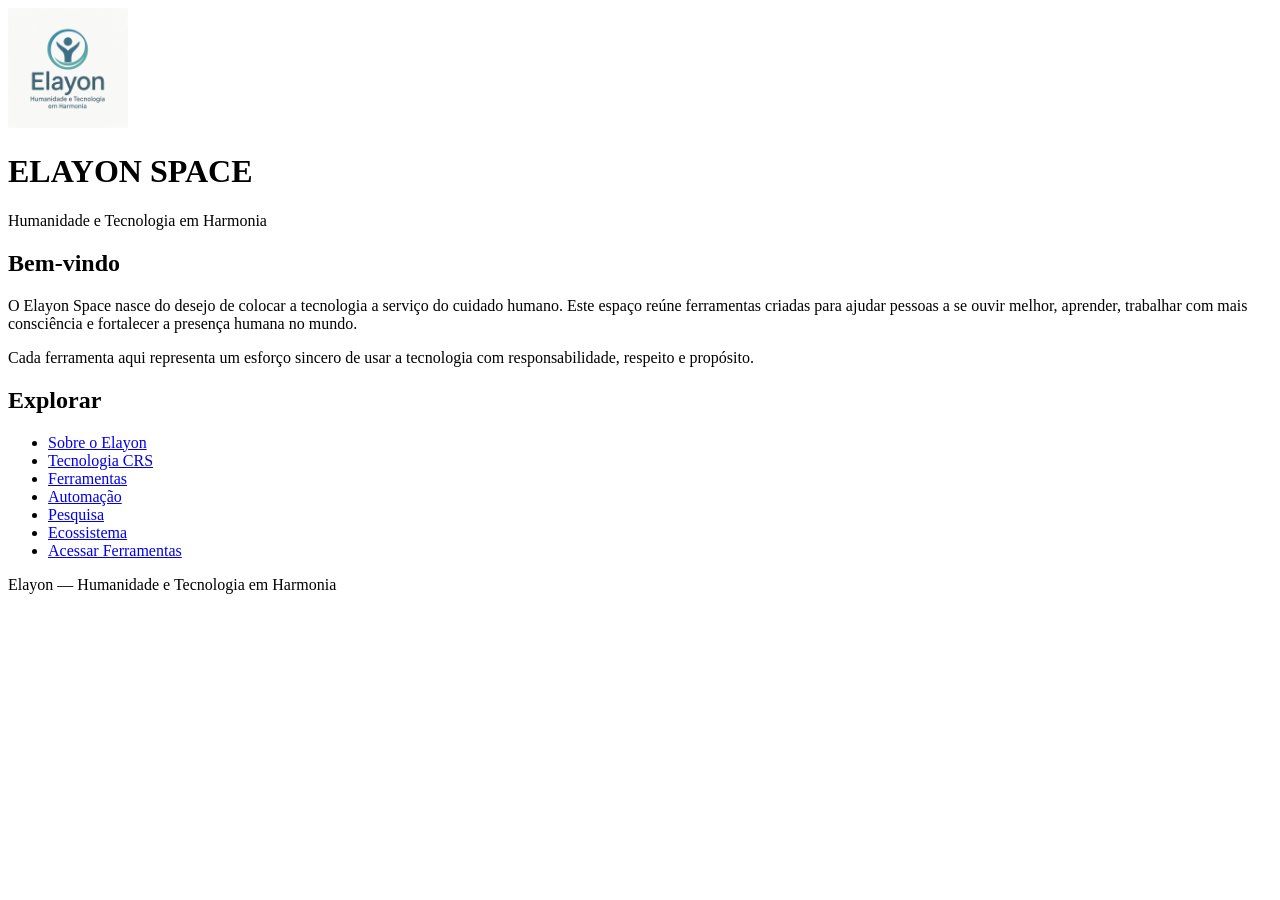
==== index.html @ b8b324fa "Criar index.html" ====
<!DOCTYPE html>
<html lang="pt-br">
<head>
<meta charset="UTF-8">
<title>Elayon Space</title>
<link rel="stylesheet" href="styles.css">
</head>

<body>

<header>
<img src="IMG-20260218-WA0015.jpg" alt="Elayon Logo" width="120">
<h1>ELAYON SPACE</h1>
<p>Humanidade e Tecnologia em Harmonia</p>
</header>

<section>

<h2>Bem-vindo</h2>

<p>
O Elayon Space nasce do desejo de colocar a tecnologia a serviço do cuidado humano.
Este espaço reúne ferramentas criadas para ajudar pessoas a se ouvir melhor,
aprender, trabalhar com mais consciência e fortalecer a presença humana no mundo.
</p>

<p>
Cada ferramenta aqui representa um esforço sincero de usar a tecnologia com
responsabilidade, respeito e propósito.
</p>

</section>

<nav>

<h2>Explorar</h2>

<ul>

<li><a href="sobre.html">Sobre o Elayon</a></li>

<li><a href="tecnologia.html">Tecnologia CRS</a></li>

<li><a href="ferramentas.html">Ferramentas</a></li>

<li><a href="automacao.html">Automação</a></li>

<li><a href="pesquisa.html">Pesquisa</a></li>

<li><a href="ecossistema.html">Ecossistema</a></li>

<li><a href="acesso.html">Acessar Ferramentas</a></li>

</ul>

</nav>

<footer>

<p>
Elayon — Humanidade e Tecnologia em Harmonia
</p>

</footer>

</body>
</html>
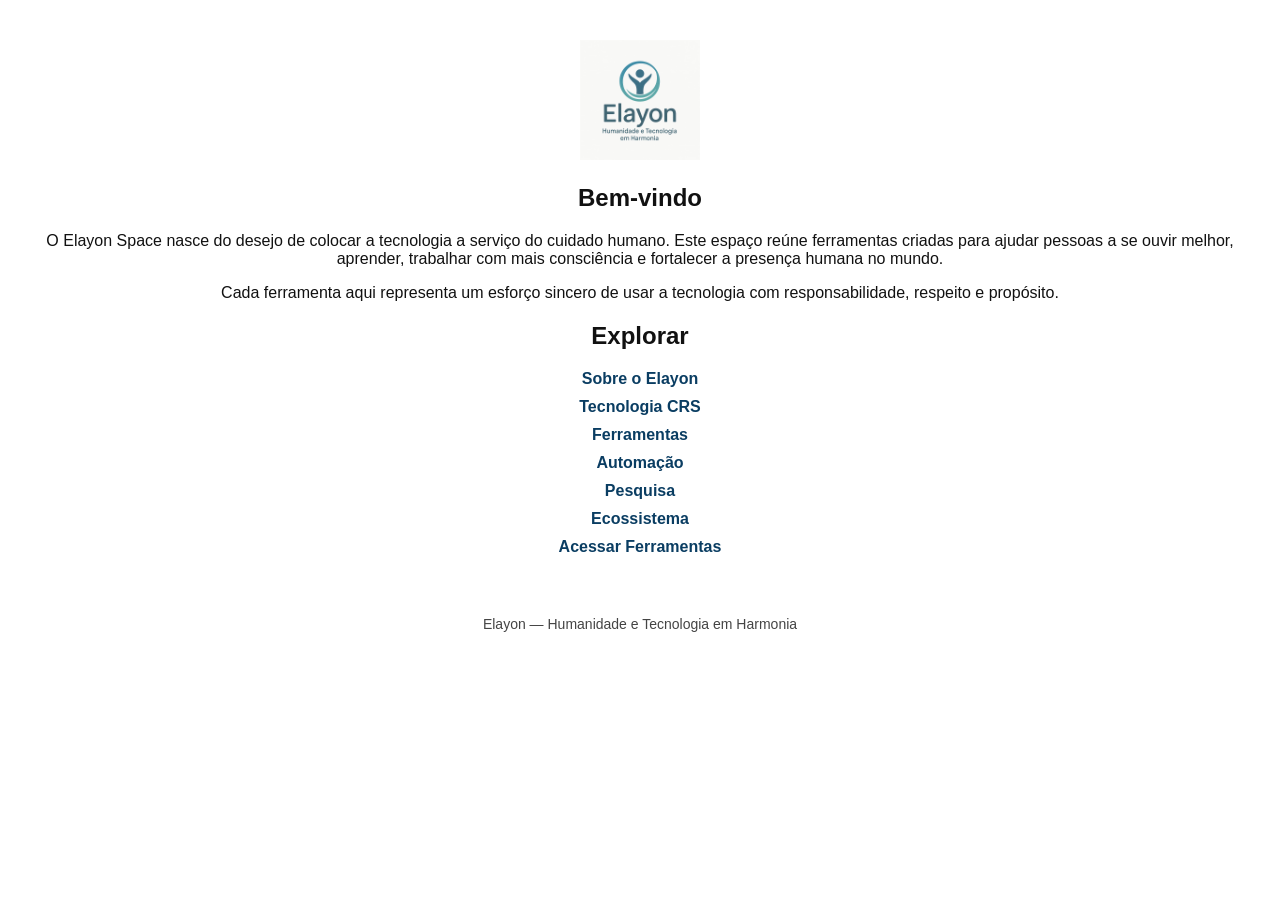
==== commit 05e0f57f: "Atualizar o index.html" ====
--- a/index.html
+++ b/index.html
@@ -10,9 +10,6 @@
 
 <header>
 <img src="IMG-20260218-WA0015.jpg" alt="Elayon Logo" width="120">
-<h1>ELAYON SPACE</h1>
-<p>Humanidade e Tecnologia em Harmonia</p>
-</header>
 
 <section>
 
--- a/styles.css
+++ b/styles.css
@@ -0,0 +1,37 @@
+body{
+font-family: Arial, Helvetica, sans-serif;
+margin:40px;
+background:#ffffff;
+color:#111;
+}
+
+header{
+text-align:center;
+margin-bottom:40px;
+}
+
+h1{
+font-size:32px;
+}
+
+nav ul{
+list-style:none;
+padding:0;
+}
+
+nav li{
+margin:10px 0;
+}
+
+a{
+text-decoration:none;
+color:#0a3d62;
+font-weight:bold;
+}
+
+footer{
+margin-top:60px;
+text-align:center;
+font-size:14px;
+color:#444;
+}
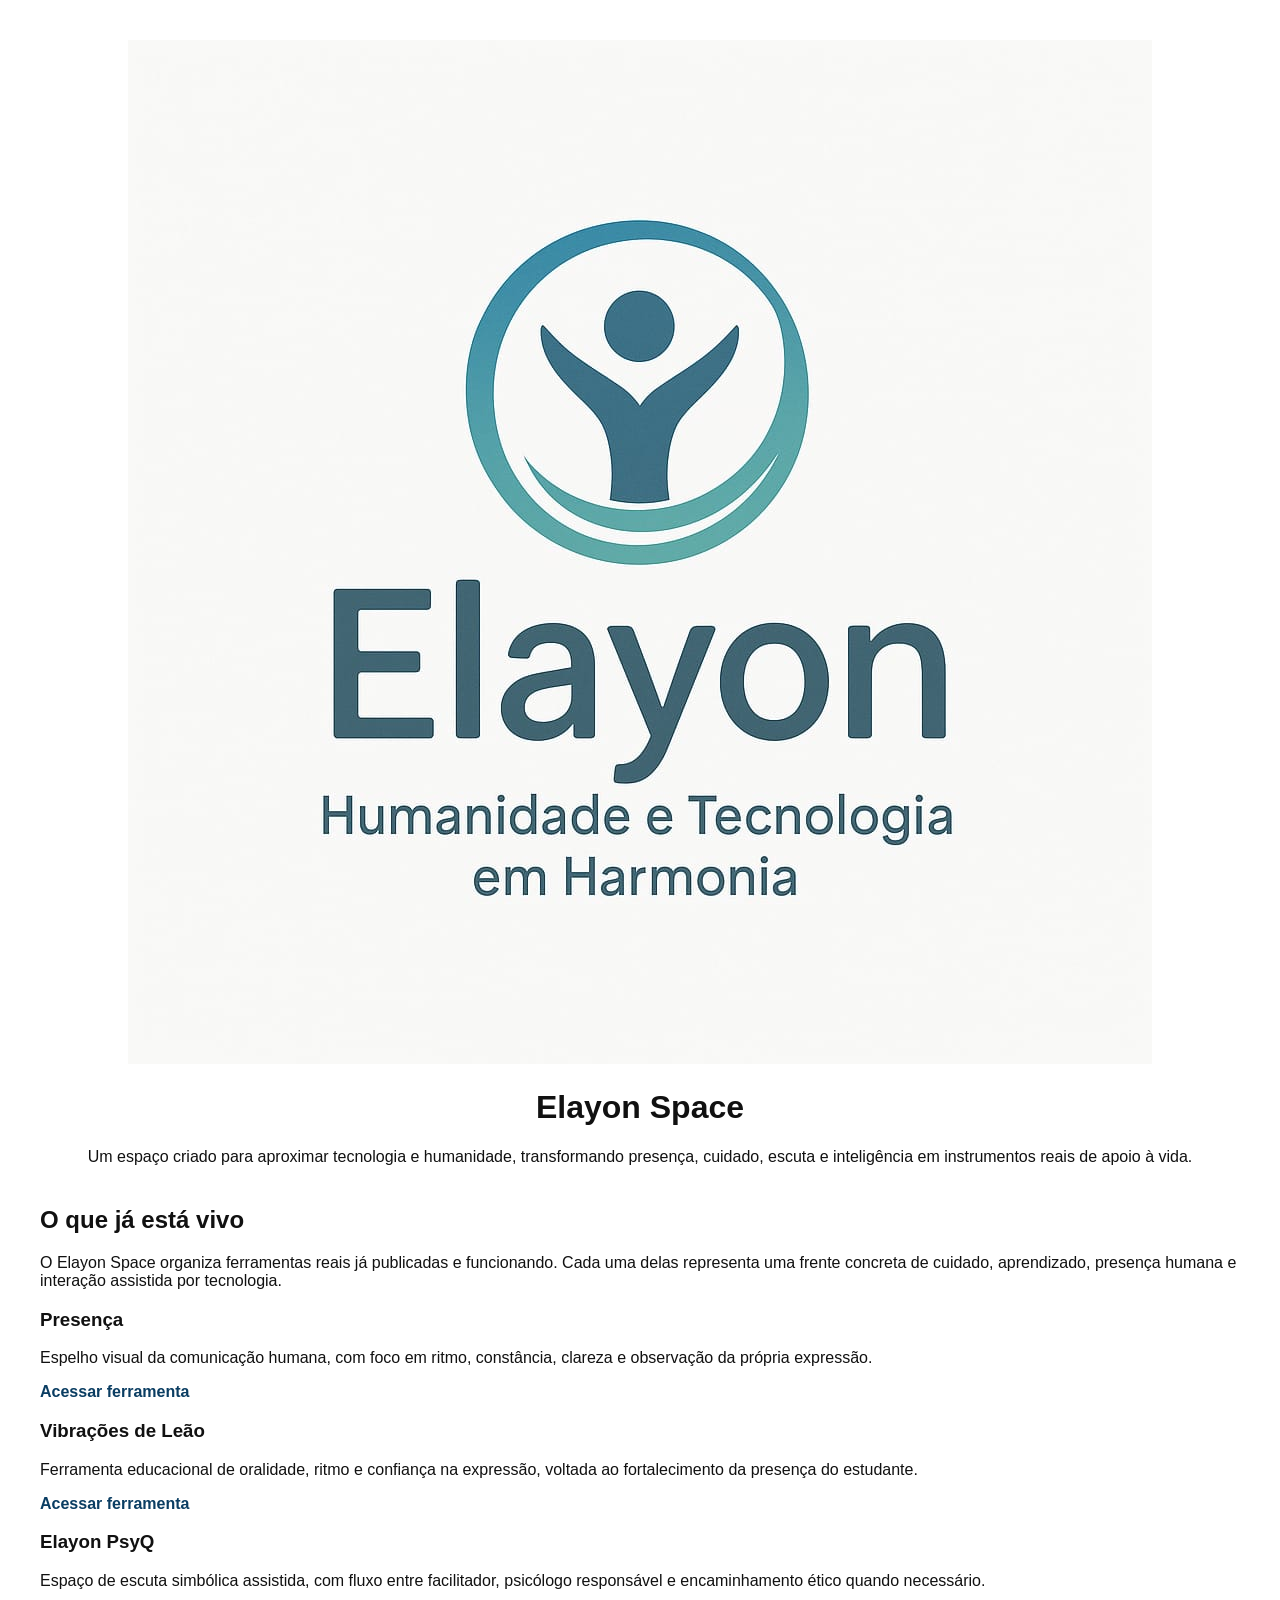
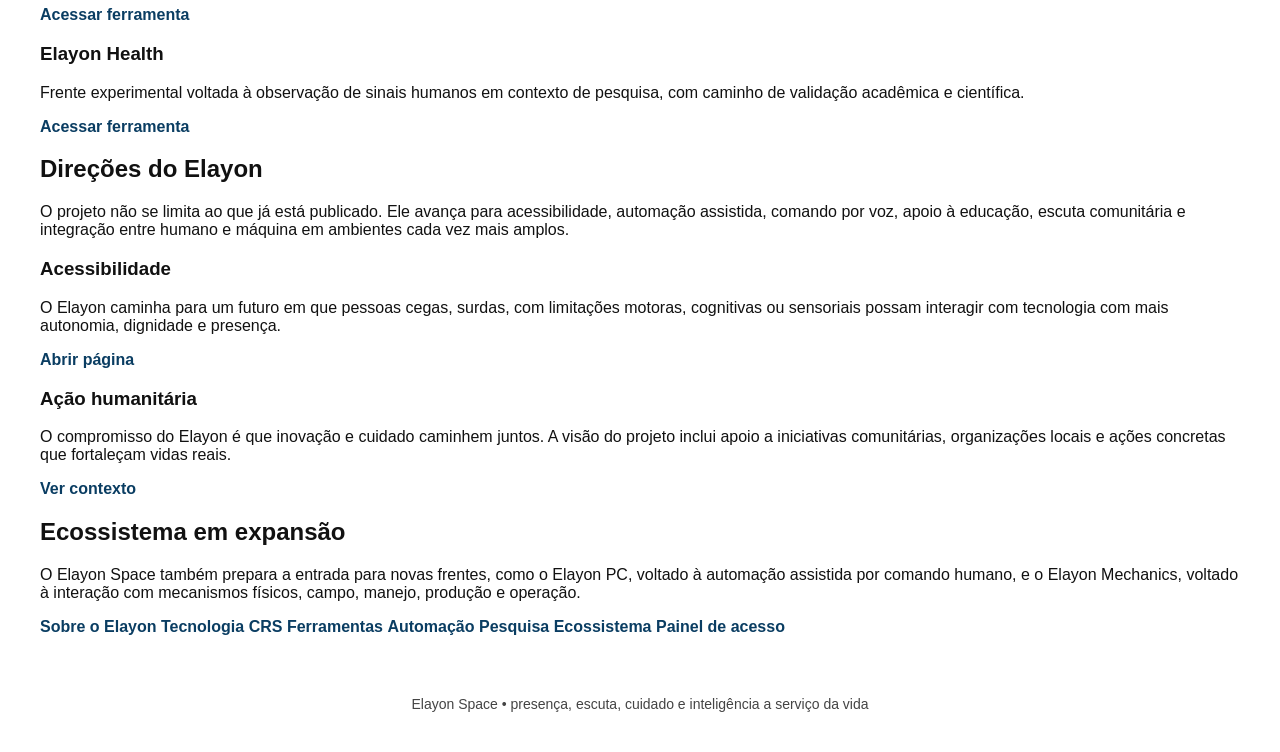
==== commit 687f7aba: "Atualizar o index.html" ====
--- a/index.html
+++ b/index.html
@@ -1,64 +1,133 @@
 <!DOCTYPE html>
 <html lang="pt-br">
 <head>
-<meta charset="UTF-8">
-<title>Elayon Space</title>
-<link rel="stylesheet" href="styles.css">
+  <meta charset="UTF-8">
+  <meta name="viewport" content="width=device-width, initial-scale=1.0">
+  <title>Elayon Space</title>
+  <link rel="stylesheet" href="styles.css">
 </head>
-
 <body>
 
-<header>
-<img src="IMG-20260218-WA0015.jpg" alt="Elayon Logo" width="120">
+  <header class="hero">
+    <img src="IMG-20260218-WA0015.jpg" alt="Logo Elayon" class="hero-logo">
+    <h1>Elayon Space</h1>
+    <p class="hero-text">
+      Um espaço criado para aproximar tecnologia e humanidade, transformando presença,
+      cuidado, escuta e inteligência em instrumentos reais de apoio à vida.
+    </p>
+  </header>
 
-<section>
+  <main class="container">
 
-<h2>Bem-vindo</h2>
+    <section class="section">
+      <h2>O que já está vivo</h2>
+      <p>
+        O Elayon Space organiza ferramentas reais já publicadas e funcionando.
+        Cada uma delas representa uma frente concreta de cuidado, aprendizado,
+        presença humana e interação assistida por tecnologia.
+      </p>
+    </section>
 
-<p>
-O Elayon Space nasce do desejo de colocar a tecnologia a serviço do cuidado humano.
-Este espaço reúne ferramentas criadas para ajudar pessoas a se ouvir melhor,
-aprender, trabalhar com mais consciência e fortalecer a presença humana no mundo.
-</p>
+    <section class="cards-grid">
+      <article class="card">
+        <h3>Presença</h3>
+        <p>
+          Espelho visual da comunicação humana, com foco em ritmo, constância,
+          clareza e observação da própria expressão.
+        </p>
+        <a class="btn" href="https://paulorobertoxavierjunior-create.github.io/presenca/index.html">
+          Acessar ferramenta
+        </a>
+      </article>
 
-<p>
-Cada ferramenta aqui representa um esforço sincero de usar a tecnologia com
-responsabilidade, respeito e propósito.
-</p>
+      <article class="card">
+        <h3>Vibrações de Leão</h3>
+        <p>
+          Ferramenta educacional de oralidade, ritmo e confiança na expressão,
+          voltada ao fortalecimento da presença do estudante.
+        </p>
+        <a class="btn" href="https://paulorobertoxavierjunior-create.github.io/vibracoes-de-leao/index.html">
+          Acessar ferramenta
+        </a>
+      </article>
 
-</section>
+      <article class="card">
+        <h3>Elayon PsyQ</h3>
+        <p>
+          Espaço de escuta simbólica assistida, com fluxo entre facilitador,
+          psicólogo responsável e encaminhamento ético quando necessário.
+        </p>
+        <a class="btn" href="https://paulorobertoxavierjunior-create.github.io/elaionpsyq/index.html">
+          Acessar ferramenta
+        </a>
+      </article>
 
-<nav>
+      <article class="card">
+        <h3>Elayon Health</h3>
+        <p>
+          Frente experimental voltada à observação de sinais humanos em contexto
+          de pesquisa, com caminho de validação acadêmica e científica.
+        </p>
+        <a class="btn" href="https://paulorobertoxavierjunior-create.github.io/elayon-crs-triagem/index.html">
+          Acessar ferramenta
+        </a>
+      </article>
+    </section>
 
-<h2>Explorar</h2>
+    <section class="section">
+      <h2>Direções do Elayon</h2>
+      <p>
+        O projeto não se limita ao que já está publicado. Ele avança para acessibilidade,
+        automação assistida, comando por voz, apoio à educação, escuta comunitária e
+        integração entre humano e máquina em ambientes cada vez mais amplos.
+      </p>
+    </section>
 
-<ul>
+    <section class="cards-grid two-col">
+      <article class="card highlight">
+        <h3>Acessibilidade</h3>
+        <p>
+          O Elayon caminha para um futuro em que pessoas cegas, surdas, com limitações
+          motoras, cognitivas ou sensoriais possam interagir com tecnologia com mais
+          autonomia, dignidade e presença.
+        </p>
+        <a class="btn secondary" href="acessibilidade.html">Abrir página</a>
+      </article>
 
-<li><a href="sobre.html">Sobre o Elayon</a></li>
+      <article class="card highlight">
+        <h3>Ação humanitária</h3>
+        <p>
+          O compromisso do Elayon é que inovação e cuidado caminhem juntos. A visão do
+          projeto inclui apoio a iniciativas comunitárias, organizações locais e ações
+          concretas que fortaleçam vidas reais.
+        </p>
+        <a class="btn secondary" href="pesquisa.html">Ver contexto</a>
+      </article>
+    </section>
 
-<li><a href="tecnologia.html">Tecnologia CRS</a></li>
+    <section class="section">
+      <h2>Ecossistema em expansão</h2>
+      <p>
+        O Elayon Space também prepara a entrada para novas frentes, como o Elayon PC,
+        voltado à automação assistida por comando humano, e o Elayon Mechanics, voltado
+        à interação com mecanismos físicos, campo, manejo, produção e operação.
+      </p>
+      <div class="mini-links">
+        <a href="sobre.html">Sobre o Elayon</a>
+        <a href="tecnologia.html">Tecnologia CRS</a>
+        <a href="ferramentas.html">Ferramentas</a>
+        <a href="automacao.html">Automação</a>
+        <a href="pesquisa.html">Pesquisa</a>
+        <a href="ecossistema.html">Ecossistema</a>
+        <a href="acesso.html">Painel de acesso</a>
+      </div>
+    </section>
 
-<li><a href="ferramentas.html">Ferramentas</a></li>
+  </main>
 
-<li><a href="automacao.html">Automação</a></li>
-
-<li><a href="pesquisa.html">Pesquisa</a></li>
-
-<li><a href="ecossistema.html">Ecossistema</a></li>
-
-<li><a href="acesso.html">Acessar Ferramentas</a></li>
-
-</ul>
-
-</nav>
-
-<footer>
-
-<p>
-Elayon — Humanidade e Tecnologia em Harmonia
-</p>
-
-</footer>
+  <footer class="footer">
+    <p>Elayon Space • presença, escuta, cuidado e inteligência a serviço da vida</p>
+  </footer>
 
 </body>
 </html>
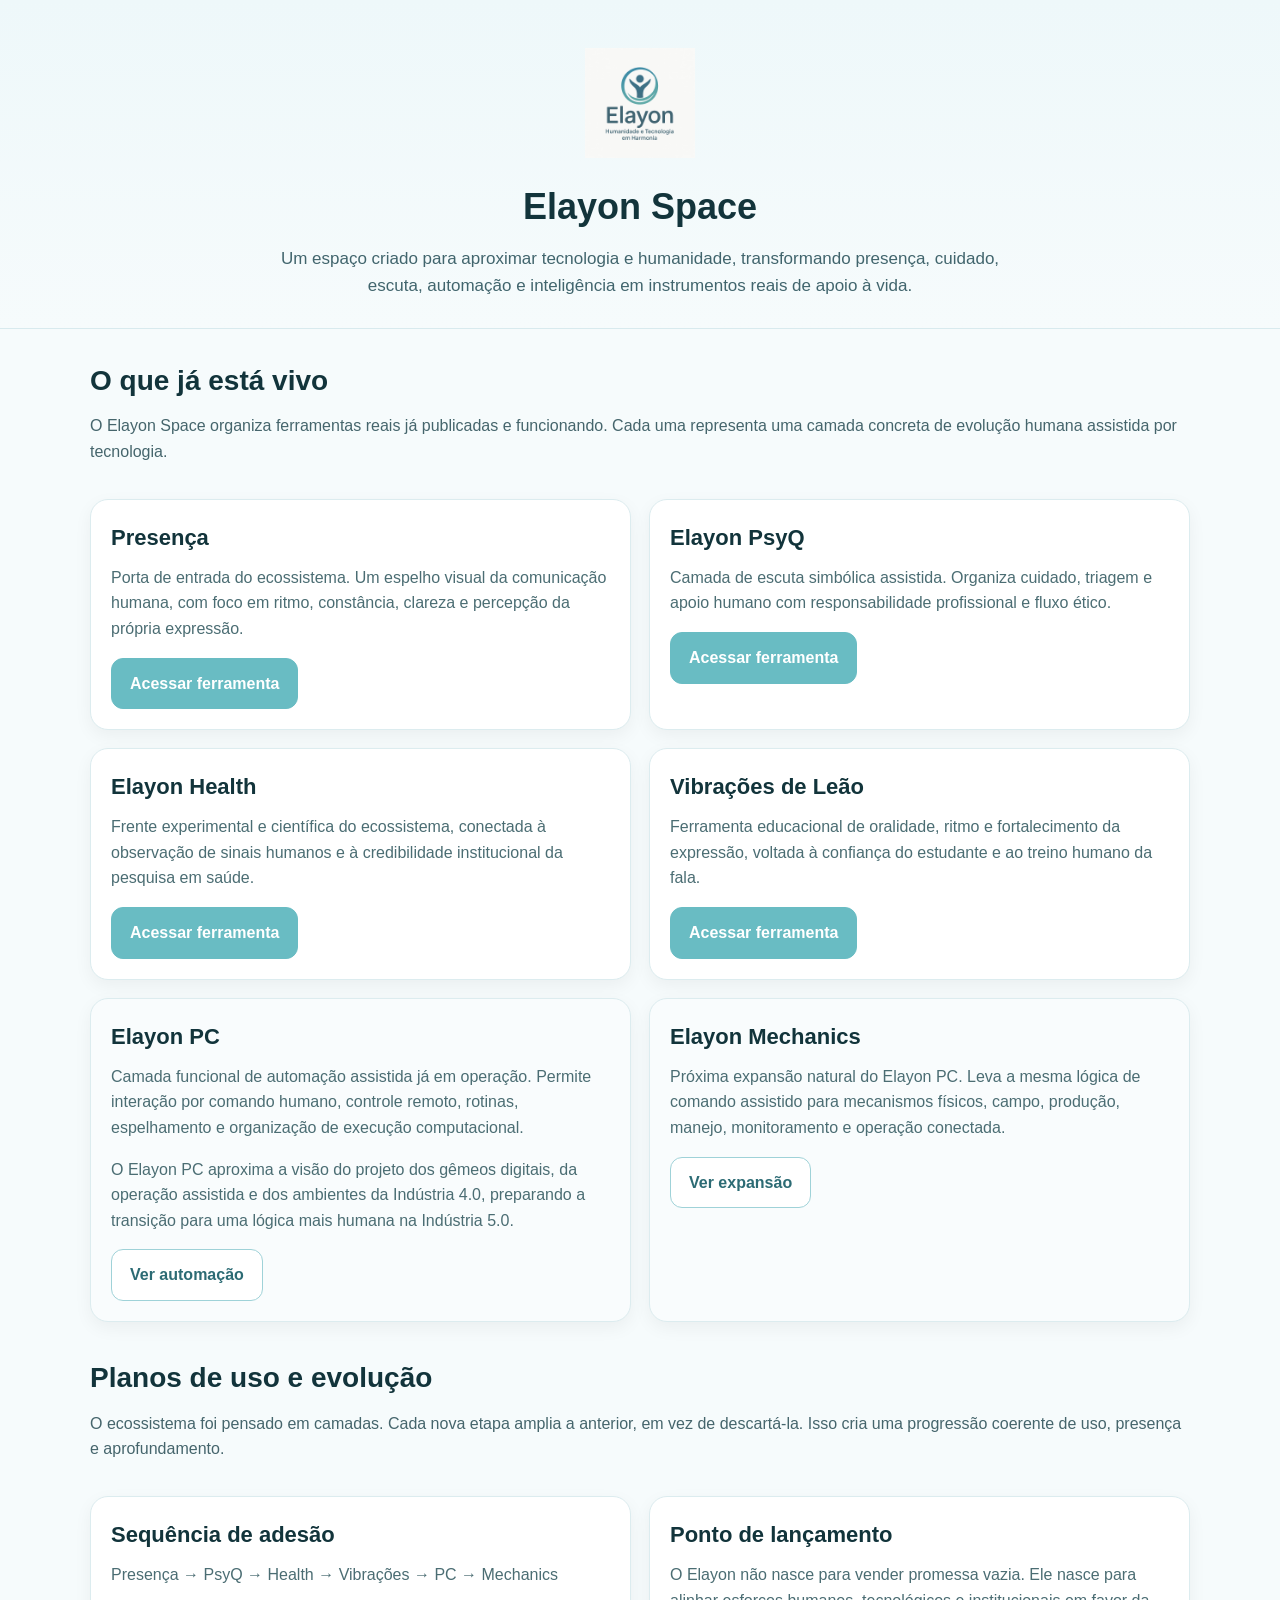
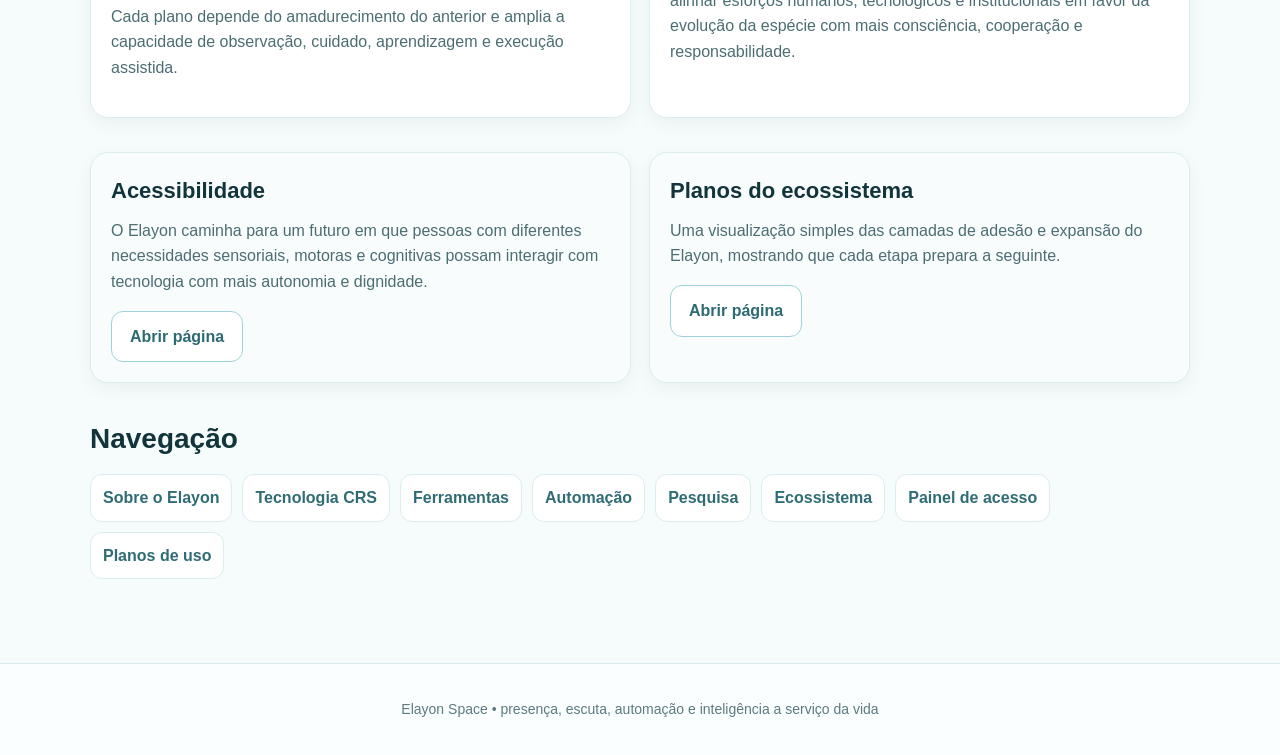
==== commit e51f66ba: "Atualizar o index.html" ====
--- a/index.html
+++ b/index.html
@@ -13,7 +13,7 @@
     <h1>Elayon Space</h1>
     <p class="hero-text">
       Um espaço criado para aproximar tecnologia e humanidade, transformando presença,
-      cuidado, escuta e inteligência em instrumentos reais de apoio à vida.
+      cuidado, escuta, automação e inteligência em instrumentos reais de apoio à vida.
     </p>
   </header>
 
@@ -23,8 +23,7 @@
       <h2>O que já está vivo</h2>
       <p>
         O Elayon Space organiza ferramentas reais já publicadas e funcionando.
-        Cada uma delas representa uma frente concreta de cuidado, aprendizado,
-        presença humana e interação assistida por tecnologia.
+        Cada uma representa uma camada concreta de evolução humana assistida por tecnologia.
       </p>
     </section>
 
@@ -32,8 +31,8 @@
       <article class="card">
         <h3>Presença</h3>
         <p>
-          Espelho visual da comunicação humana, com foco em ritmo, constância,
-          clareza e observação da própria expressão.
+          Porta de entrada do ecossistema. Um espelho visual da comunicação humana, com foco
+          em ritmo, constância, clareza e percepção da própria expressão.
         </p>
         <a class="btn" href="https://paulorobertoxavierjunior-create.github.io/presenca/index.html">
           Acessar ferramenta
@@ -41,21 +40,10 @@
       </article>
 
       <article class="card">
-        <h3>Vibrações de Leão</h3>
-        <p>
-          Ferramenta educacional de oralidade, ritmo e confiança na expressão,
-          voltada ao fortalecimento da presença do estudante.
-        </p>
-        <a class="btn" href="https://paulorobertoxavierjunior-create.github.io/vibracoes-de-leao/index.html">
-          Acessar ferramenta
-        </a>
-      </article>
-
-      <article class="card">
         <h3>Elayon PsyQ</h3>
         <p>
-          Espaço de escuta simbólica assistida, com fluxo entre facilitador,
-          psicólogo responsável e encaminhamento ético quando necessário.
+          Camada de escuta simbólica assistida. Organiza cuidado, triagem e apoio humano com
+          responsabilidade profissional e fluxo ético.
         </p>
         <a class="btn" href="https://paulorobertoxavierjunior-create.github.io/elaionpsyq/index.html">
           Acessar ferramenta
@@ -65,53 +53,105 @@
       <article class="card">
         <h3>Elayon Health</h3>
         <p>
-          Frente experimental voltada à observação de sinais humanos em contexto
-          de pesquisa, com caminho de validação acadêmica e científica.
+          Frente experimental e científica do ecossistema, conectada à observação de sinais
+          humanos e à credibilidade institucional da pesquisa em saúde.
         </p>
         <a class="btn" href="https://paulorobertoxavierjunior-create.github.io/elayon-crs-triagem/index.html">
           Acessar ferramenta
         </a>
       </article>
+
+      <article class="card">
+        <h3>Vibrações de Leão</h3>
+        <p>
+          Ferramenta educacional de oralidade, ritmo e fortalecimento da expressão, voltada
+          à confiança do estudante e ao treino humano da fala.
+        </p>
+        <a class="btn" href="https://paulorobertoxavierjunior-create.github.io/vibracoes-de-leao/index.html">
+          Acessar ferramenta
+        </a>
+      </article>
+
+      <article class="card highlight">
+        <h3>Elayon PC</h3>
+        <p>
+          Camada funcional de automação assistida já em operação. Permite interação por comando
+          humano, controle remoto, rotinas, espelhamento e organização de execução computacional.
+        </p>
+        <p>
+          O Elayon PC aproxima a visão do projeto dos gêmeos digitais, da operação assistida e
+          dos ambientes da Indústria 4.0, preparando a transição para uma lógica mais humana na
+          Indústria 5.0.
+        </p>
+        <a class="btn secondary" href="automacao.html">
+          Ver automação
+        </a>
+      </article>
+
+      <article class="card highlight">
+        <h3>Elayon Mechanics</h3>
+        <p>
+          Próxima expansão natural do Elayon PC. Leva a mesma lógica de comando assistido para
+          mecanismos físicos, campo, produção, manejo, monitoramento e operação conectada.
+        </p>
+        <a class="btn secondary" href="automacao.html">
+          Ver expansão
+        </a>
+      </article>
     </section>
 
     <section class="section">
-      <h2>Direções do Elayon</h2>
+      <h2>Planos de uso e evolução</h2>
       <p>
-        O projeto não se limita ao que já está publicado. Ele avança para acessibilidade,
-        automação assistida, comando por voz, apoio à educação, escuta comunitária e
-        integração entre humano e máquina em ambientes cada vez mais amplos.
+        O ecossistema foi pensado em camadas. Cada nova etapa amplia a anterior, em vez de
+        descartá-la. Isso cria uma progressão coerente de uso, presença e aprofundamento.
       </p>
+    </section>
+
+    <section class="cards-grid two-col">
+      <article class="card">
+        <h3>Sequência de adesão</h3>
+        <p>
+          Presença → PsyQ → Health → Vibrações → PC → Mechanics
+        </p>
+        <p>
+          Cada plano depende do amadurecimento do anterior e amplia a capacidade de observação,
+          cuidado, aprendizagem e execução assistida.
+        </p>
+      </article>
+
+      <article class="card">
+        <h3>Ponto de lançamento</h3>
+        <p>
+          O Elayon não nasce para vender promessa vazia. Ele nasce para alinhar esforços humanos,
+          tecnológicos e institucionais em favor da evolução da espécie com mais consciência,
+          cooperação e responsabilidade.
+        </p>
+      </article>
     </section>
 
     <section class="cards-grid two-col">
       <article class="card highlight">
         <h3>Acessibilidade</h3>
         <p>
-          O Elayon caminha para um futuro em que pessoas cegas, surdas, com limitações
-          motoras, cognitivas ou sensoriais possam interagir com tecnologia com mais
-          autonomia, dignidade e presença.
+          O Elayon caminha para um futuro em que pessoas com diferentes necessidades sensoriais,
+          motoras e cognitivas possam interagir com tecnologia com mais autonomia e dignidade.
         </p>
         <a class="btn secondary" href="acessibilidade.html">Abrir página</a>
       </article>
 
       <article class="card highlight">
-        <h3>Ação humanitária</h3>
+        <h3>Planos do ecossistema</h3>
         <p>
-          O compromisso do Elayon é que inovação e cuidado caminhem juntos. A visão do
-          projeto inclui apoio a iniciativas comunitárias, organizações locais e ações
-          concretas que fortaleçam vidas reais.
+          Uma visualização simples das camadas de adesão e expansão do Elayon, mostrando que cada
+          etapa prepara a seguinte.
         </p>
-        <a class="btn secondary" href="pesquisa.html">Ver contexto</a>
+        <a class="btn secondary" href="carrinho.html">Abrir página</a>
       </article>
     </section>
 
     <section class="section">
-      <h2>Ecossistema em expansão</h2>
-      <p>
-        O Elayon Space também prepara a entrada para novas frentes, como o Elayon PC,
-        voltado à automação assistida por comando humano, e o Elayon Mechanics, voltado
-        à interação com mecanismos físicos, campo, manejo, produção e operação.
-      </p>
+      <h2>Navegação</h2>
       <div class="mini-links">
         <a href="sobre.html">Sobre o Elayon</a>
         <a href="tecnologia.html">Tecnologia CRS</a>
@@ -120,13 +160,14 @@
         <a href="pesquisa.html">Pesquisa</a>
         <a href="ecossistema.html">Ecossistema</a>
         <a href="acesso.html">Painel de acesso</a>
+        <a href="carrinho.html">Planos de uso</a>
       </div>
     </section>
 
   </main>
 
   <footer class="footer">
-    <p>Elayon Space • presença, escuta, cuidado e inteligência a serviço da vida</p>
+    <p>Elayon Space • presença, escuta, automação e inteligência a serviço da vida</p>
   </footer>
 
 </body>
--- a/styles.css
+++ b/styles.css
@@ -1,37 +1,157 @@
 body{
-font-family: Arial, Helvetica, sans-serif;
-margin:40px;
-background:#ffffff;
-color:#111;
+  font-family: Arial, Helvetica, sans-serif;
+  margin:0;
+  background:#f6fbfc;
+  color:#12343b;
+  line-height:1.6;
 }
 
-header{
-text-align:center;
-margin-bottom:40px;
+.hero{
+  text-align:center;
+  padding:48px 20px 28px;
+  background:linear-gradient(180deg, #eef8fa 0%, #f6fbfc 100%);
+  border-bottom:1px solid #d8eaee;
 }
 
-h1{
-font-size:32px;
+.small-hero{
+  padding-bottom:18px;
 }
 
-nav ul{
-list-style:none;
-padding:0;
+.hero-logo{
+  width:110px;
+  max-width:90%;
+  margin-bottom:12px;
 }
 
-nav li{
-margin:10px 0;
+.hero h1{
+  margin:0 0 10px;
+  font-size:36px;
 }
 
-a{
-text-decoration:none;
-color:#0a3d62;
-font-weight:bold;
+.hero-text{
+  max-width:760px;
+  margin:0 auto;
+  font-size:17px;
+  color:#41656d;
 }
 
-footer{
-margin-top:60px;
-text-align:center;
-font-size:14px;
-color:#444;
+.container{
+  max-width:1100px;
+  margin:0 auto;
+  padding:30px 18px 50px;
+}
+
+.section{
+  margin-bottom:34px;
+}
+
+.section h2{
+  margin:0 0 10px;
+  font-size:28px;
+  color:#12343b;
+}
+
+.section p{
+  margin:0 0 12px;
+  color:#45656c;
+}
+
+.cards-grid{
+  display:grid;
+  grid-template-columns:repeat(2, minmax(0, 1fr));
+  gap:18px;
+  margin:20px 0 34px;
+}
+
+.cards-grid.two-col{
+  grid-template-columns:repeat(2, minmax(0, 1fr));
+}
+
+.card{
+  background:#ffffff;
+  border:1px solid #dcecef;
+  border-radius:18px;
+  padding:20px;
+  box-shadow:0 6px 18px rgba(0,0,0,0.05);
+}
+
+.card h3{
+  margin:0 0 10px;
+  font-size:22px;
+  color:#12343b;
+}
+
+.card p{
+  margin:0 0 16px;
+  color:#4b6d73;
+}
+
+.card.highlight{
+  background:#f9fcfd;
+}
+
+.btn{
+  display:inline-block;
+  padding:12px 18px;
+  border-radius:12px;
+  text-decoration:none;
+  font-weight:bold;
+  border:1px solid #69bcc3;
+  background:#69bcc3;
+  color:#ffffff;
+}
+
+.btn:hover{
+  opacity:0.92;
+}
+
+.btn.secondary{
+  background:#ffffff;
+  color:#2c6b74;
+  border:1px solid #9fd2d8;
+}
+
+.mini-links{
+  display:flex;
+  flex-wrap:wrap;
+  gap:10px;
+  margin-top:12px;
+}
+
+.mini-links a{
+  text-decoration:none;
+  font-weight:bold;
+  color:#2f6c75;
+  background:#ffffff;
+  border:1px solid #dcecef;
+  padding:10px 12px;
+  border-radius:12px;
+}
+
+.back-row{
+  margin-top:24px;
+}
+
+.footer{
+  text-align:center;
+  padding:20px;
+  font-size:14px;
+  color:#5c7a80;
+  border-top:1px solid #d8eaee;
+  background:#fbfeff;
+}
+
+@media (max-width: 800px){
+  .cards-grid,
+  .cards-grid.two-col{
+    grid-template-columns:1fr;
+  }
+
+  .hero h1{
+    font-size:30px;
+  }
+
+  .section h2{
+    font-size:24px;
+  }
 }
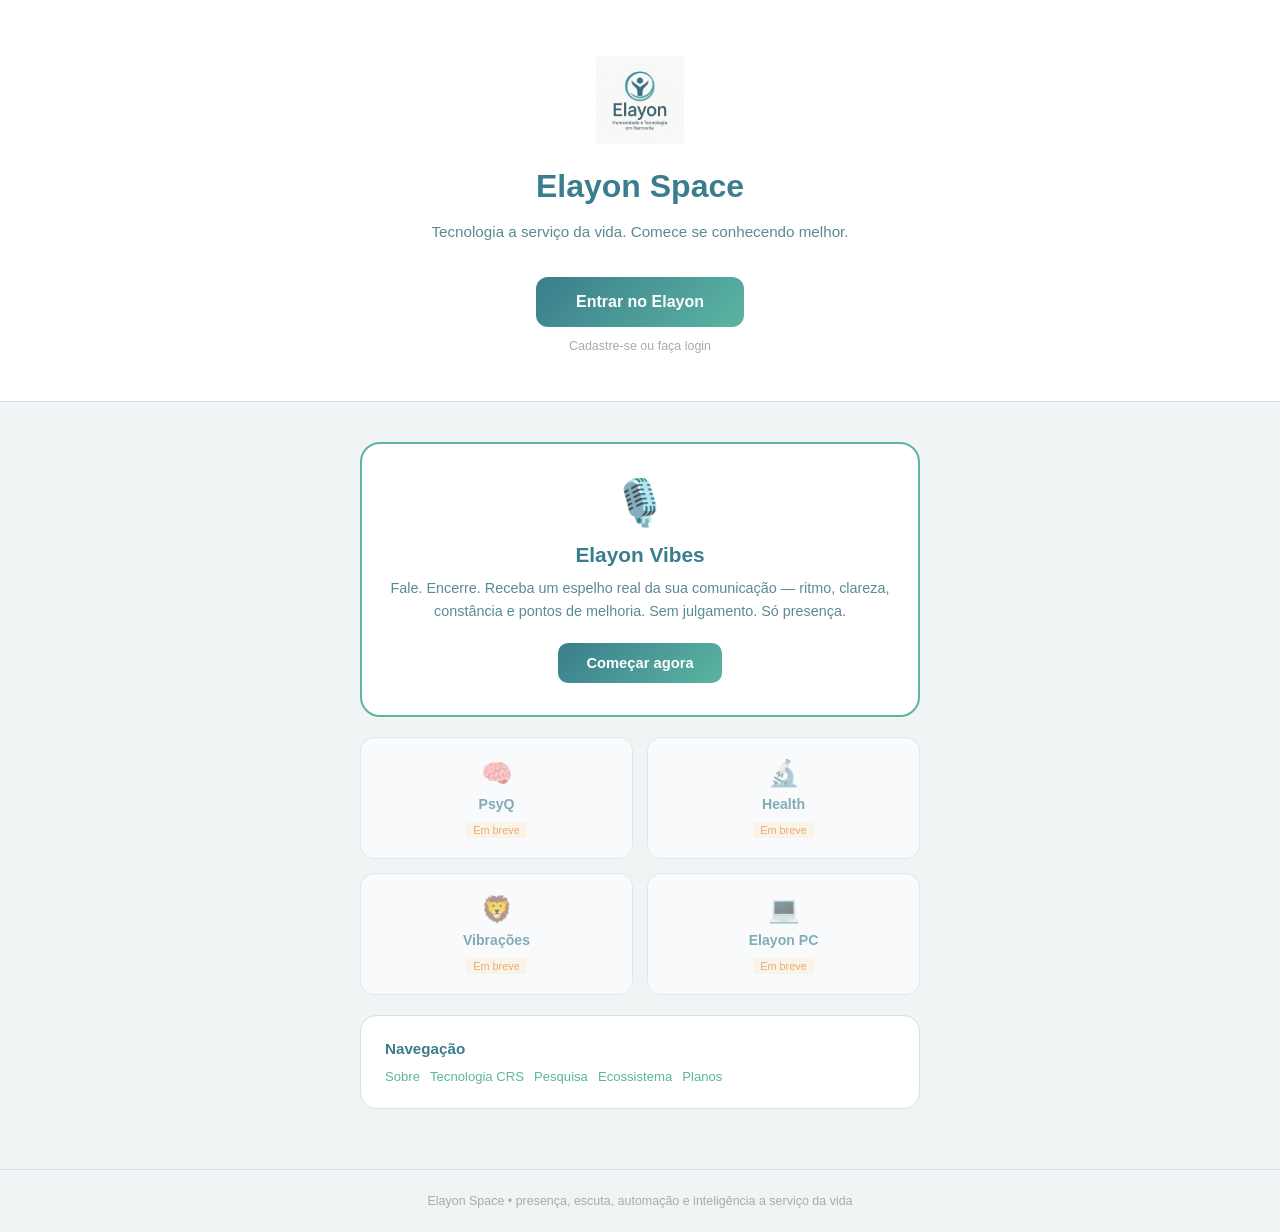
==== commit 0682bf5c: "Atualizar o index.html" ====
--- a/index.html
+++ b/index.html
@@ -4,7 +4,157 @@
   <meta charset="UTF-8">
   <meta name="viewport" content="width=device-width, initial-scale=1.0">
   <title>Elayon Space</title>
-  <link rel="stylesheet" href="styles.css">
+  <style>
+    * { box-sizing: border-box; margin: 0; padding: 0; }
+
+    body {
+      font-family: 'Segoe UI', sans-serif;
+      background: #f0f4f5;
+      color: #2a2a2a;
+    }
+
+    .hero {
+      background: #ffffff;
+      text-align: center;
+      padding: 56px 24px 48px;
+      border-bottom: 1px solid #d0e4e8;
+    }
+
+    .hero-logo { width: 88px; margin-bottom: 20px; }
+
+    .hero h1 {
+      font-size: 2rem;
+      color: #3a7d8c;
+      margin-bottom: 14px;
+    }
+
+    .hero-text {
+      font-size: 0.95rem;
+      color: #5a8a94;
+      max-width: 460px;
+      margin: 0 auto 32px;
+      line-height: 1.7;
+    }
+
+    .btn-principal {
+      display: inline-block;
+      padding: 16px 40px;
+      background: linear-gradient(135deg, #3a7d8c, #5bb5a2);
+      color: #ffffff;
+      border-radius: 12px;
+      font-size: 1rem;
+      font-weight: bold;
+      text-decoration: none;
+      transition: opacity 0.2s;
+    }
+
+    .btn-principal:hover { opacity: 0.88; }
+
+    .hint { font-size: 0.78rem; color: #aaa; margin-top: 12px; }
+
+    .container {
+      max-width: 600px;
+      margin: 0 auto;
+      padding: 40px 20px;
+    }
+
+    .destaque {
+      background: #ffffff;
+      border: 2px solid #5bb5a2;
+      border-radius: 20px;
+      padding: 32px 24px;
+      text-align: center;
+      margin-bottom: 20px;
+    }
+
+    .destaque .icone { font-size: 2.8rem; margin-bottom: 14px; }
+
+    .destaque h2 {
+      font-size: 1.3rem;
+      color: #3a7d8c;
+      margin-bottom: 10px;
+    }
+
+    .destaque p {
+      font-size: 0.9rem;
+      color: #5a8a94;
+      line-height: 1.6;
+      margin-bottom: 20px;
+    }
+
+    .btn-secundario {
+      display: inline-block;
+      padding: 12px 28px;
+      background: linear-gradient(135deg, #3a7d8c, #5bb5a2);
+      color: #ffffff;
+      border-radius: 10px;
+      font-size: 0.92rem;
+      font-weight: bold;
+      text-decoration: none;
+      transition: opacity 0.2s;
+    }
+
+    .btn-secundario:hover { opacity: 0.88; }
+
+    .grid {
+      display: grid;
+      grid-template-columns: 1fr 1fr;
+      gap: 14px;
+      margin-bottom: 20px;
+    }
+
+    .card-em-breve {
+      background: #ffffff;
+      border: 1px solid #d0e4e8;
+      border-radius: 14px;
+      padding: 20px 16px;
+      text-align: center;
+      opacity: 0.6;
+    }
+
+    .card-em-breve .icone { font-size: 1.6rem; margin-bottom: 8px; }
+
+    .card-em-breve h3 {
+      font-size: 0.88rem;
+      color: #3a7d8c;
+      margin-bottom: 4px;
+    }
+
+    .tag-breve {
+      display: inline-block;
+      font-size: 0.68rem;
+      background: #fff3e0;
+      color: #e67e22;
+      border-radius: 4px;
+      padding: 2px 7px;
+      margin-top: 6px;
+    }
+
+    .bloco {
+      background: #ffffff;
+      border: 1px solid #d0e4e8;
+      border-radius: 16px;
+      padding: 24px;
+      margin-bottom: 20px;
+    }
+
+    .bloco h2 { font-size: 0.95rem; color: #3a7d8c; margin-bottom: 10px; }
+
+    .bloco p { font-size: 0.86rem; color: #5a8a94; line-height: 1.6; }
+
+    .mini-links { display: flex; flex-wrap: wrap; gap: 10px; margin-top: 12px; }
+
+    .mini-links a { font-size: 0.82rem; color: #5bb5a2; text-decoration: none; }
+    .mini-links a:hover { text-decoration: underline; }
+
+    footer {
+      text-align: center;
+      padding: 24px;
+      font-size: 0.78rem;
+      color: #aaa;
+      border-top: 1px solid #d0e4e8;
+    }
+  </style>
 </head>
 <body>
 
@@ -12,162 +162,63 @@
     <img src="IMG-20260218-WA0015.jpg" alt="Logo Elayon" class="hero-logo">
     <h1>Elayon Space</h1>
     <p class="hero-text">
-      Um espaço criado para aproximar tecnologia e humanidade, transformando presença,
-      cuidado, escuta, automação e inteligência em instrumentos reais de apoio à vida.
+      Tecnologia a serviço da vida. Comece se conhecendo melhor.
     </p>
+    <a class="btn-principal" href="acesso.html">Entrar no Elayon</a>
+    <p class="hint">Cadastre-se ou faça login</p>
   </header>
 
   <main class="container">
 
-    <section class="section">
-      <h2>O que já está vivo</h2>
+    <div class="destaque">
+      <div class="icone">🎙️</div>
+      <h2>Elayon Vibes</h2>
       <p>
-        O Elayon Space organiza ferramentas reais já publicadas e funcionando.
-        Cada uma representa uma camada concreta de evolução humana assistida por tecnologia.
+        Fale. Encerre. Receba um espelho real da sua comunicação —
+        ritmo, clareza, constância e pontos de melhoria.
+        Sem julgamento. Só presença.
       </p>
-    </section>
-
-    <section class="cards-grid">
-      <article class="card">
-        <h3>Presença</h3>
-        <p>
-          Porta de entrada do ecossistema. Um espelho visual da comunicação humana, com foco
-          em ritmo, constância, clareza e percepção da própria expressão.
-        </p>
-        <a class="btn" href="https://paulorobertoxavierjunior-create.github.io/presenca/index.html">
-          Acessar ferramenta
-        </a>
-      </article>
-
-      <article class="card">
-        <h3>Elayon PsyQ</h3>
-        <p>
-          Camada de escuta simbólica assistida. Organiza cuidado, triagem e apoio humano com
-          responsabilidade profissional e fluxo ético.
-        </p>
-        <a class="btn" href="https://paulorobertoxavierjunior-create.github.io/elaionpsyq/index.html">
-          Acessar ferramenta
-        </a>
-      </article>
-
-      <article class="card">
-        <h3>Elayon Health</h3>
-        <p>
-          Frente experimental e científica do ecossistema, conectada à observação de sinais
-          humanos e à credibilidade institucional da pesquisa em saúde.
-        </p>
-        <a class="btn" href="https://paulorobertoxavierjunior-create.github.io/elayon-crs-triagem/index.html">
-          Acessar ferramenta
-        </a>
-      </article>
-
-      <article class="card">
-        <h3>Vibrações de Leão</h3>
-        <p>
-          Ferramenta educacional de oralidade, ritmo e fortalecimento da expressão, voltada
-          à confiança do estudante e ao treino humano da fala.
-        </p>
-        <a class="btn" href="https://paulorobertoxavierjunior-create.github.io/vibracoes-de-leao/index.html">
-          Acessar ferramenta
-        </a>
-      </article>
-
-      <article class="card highlight">
+      <a class="btn-secundario" href="acesso.html">Começar agora</a>
+    </div>
+
+    <div class="grid">
+      <div class="card-em-breve">
+        <div class="icone">🧠</div>
+        <h3>PsyQ</h3>
+        <span class="tag-breve">Em breve</span>
+      </div>
+      <div class="card-em-breve">
+        <div class="icone">🔬</div>
+        <h3>Health</h3>
+        <span class="tag-breve">Em breve</span>
+      </div>
+      <div class="card-em-breve">
+        <div class="icone">🦁</div>
+        <h3>Vibrações</h3>
+        <span class="tag-breve">Em breve</span>
+      </div>
+      <div class="card-em-breve">
+        <div class="icone">💻</div>
         <h3>Elayon PC</h3>
-        <p>
-          Camada funcional de automação assistida já em operação. Permite interação por comando
-          humano, controle remoto, rotinas, espelhamento e organização de execução computacional.
-        </p>
-        <p>
-          O Elayon PC aproxima a visão do projeto dos gêmeos digitais, da operação assistida e
-          dos ambientes da Indústria 4.0, preparando a transição para uma lógica mais humana na
-          Indústria 5.0.
-        </p>
-        <a class="btn secondary" href="automacao.html">
-          Ver automação
-        </a>
-      </article>
-
-      <article class="card highlight">
-        <h3>Elayon Mechanics</h3>
-        <p>
-          Próxima expansão natural do Elayon PC. Leva a mesma lógica de comando assistido para
-          mecanismos físicos, campo, produção, manejo, monitoramento e operação conectada.
-        </p>
-        <a class="btn secondary" href="automacao.html">
-          Ver expansão
-        </a>
-      </article>
-    </section>
-
-    <section class="section">
-      <h2>Planos de uso e evolução</h2>
-      <p>
-        O ecossistema foi pensado em camadas. Cada nova etapa amplia a anterior, em vez de
-        descartá-la. Isso cria uma progressão coerente de uso, presença e aprofundamento.
-      </p>
-    </section>
-
-    <section class="cards-grid two-col">
-      <article class="card">
-        <h3>Sequência de adesão</h3>
-        <p>
-          Presença → PsyQ → Health → Vibrações → PC → Mechanics
-        </p>
-        <p>
-          Cada plano depende do amadurecimento do anterior e amplia a capacidade de observação,
-          cuidado, aprendizagem e execução assistida.
-        </p>
-      </article>
-
-      <article class="card">
-        <h3>Ponto de lançamento</h3>
-        <p>
-          O Elayon não nasce para vender promessa vazia. Ele nasce para alinhar esforços humanos,
-          tecnológicos e institucionais em favor da evolução da espécie com mais consciência,
-          cooperação e responsabilidade.
-        </p>
-      </article>
-    </section>
-
-    <section class="cards-grid two-col">
-      <article class="card highlight">
-        <h3>Acessibilidade</h3>
-        <p>
-          O Elayon caminha para um futuro em que pessoas com diferentes necessidades sensoriais,
-          motoras e cognitivas possam interagir com tecnologia com mais autonomia e dignidade.
-        </p>
-        <a class="btn secondary" href="acessibilidade.html">Abrir página</a>
-      </article>
-
-      <article class="card highlight">
-        <h3>Planos do ecossistema</h3>
-        <p>
-          Uma visualização simples das camadas de adesão e expansão do Elayon, mostrando que cada
-          etapa prepara a seguinte.
-        </p>
-        <a class="btn secondary" href="carrinho.html">Abrir página</a>
-      </article>
-    </section>
-
-    <section class="section">
+        <span class="tag-breve">Em breve</span>
+      </div>
+    </div>
+
+    <div class="bloco">
       <h2>Navegação</h2>
       <div class="mini-links">
-        <a href="sobre.html">Sobre o Elayon</a>
+        <a href="sobre.html">Sobre</a>
         <a href="tecnologia.html">Tecnologia CRS</a>
-        <a href="ferramentas.html">Ferramentas</a>
-        <a href="automacao.html">Automação</a>
         <a href="pesquisa.html">Pesquisa</a>
         <a href="ecossistema.html">Ecossistema</a>
-        <a href="acesso.html">Painel de acesso</a>
-        <a href="carrinho.html">Planos de uso</a>
-      </div>
-    </section>
+        <a href="carrinho.html">Planos</a>
+      </div>
+    </div>
 
   </main>
 
-  <footer class="footer">
-    <p>Elayon Space • presença, escuta, automação e inteligência a serviço da vida</p>
+  <footer>
+    Elayon Space • presença, escuta, automação e inteligência a serviço da vida
   </footer>
 
 </body>
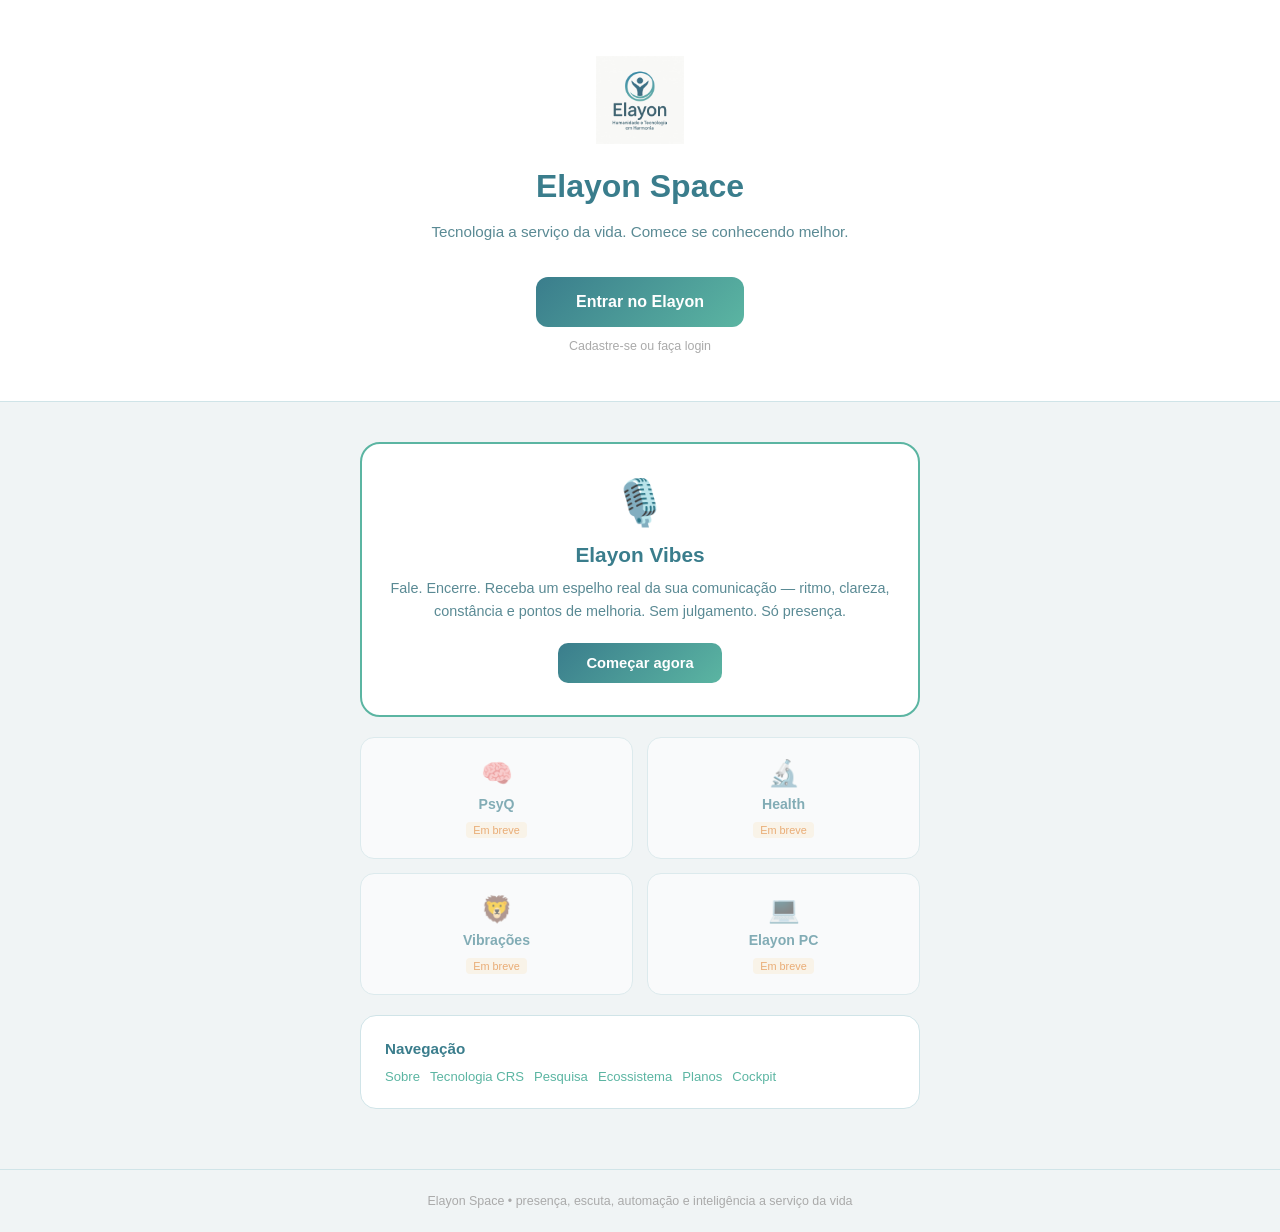
==== commit b19f6980: "Add cockpit verification page Co-authored-by: paulorobertoxavierjunior-create <262246771+paulorobert" ====
--- a/index.html
+++ b/index.html
@@ -212,7 +212,8 @@
         <a href="pesquisa.html">Pesquisa</a>
         <a href="ecossistema.html">Ecossistema</a>
         <a href="carrinho.html">Planos</a>
-      </div>
+         <a href="cockpit.html">Cockpit</a>
+       </div>
     </div>
 
   </main>
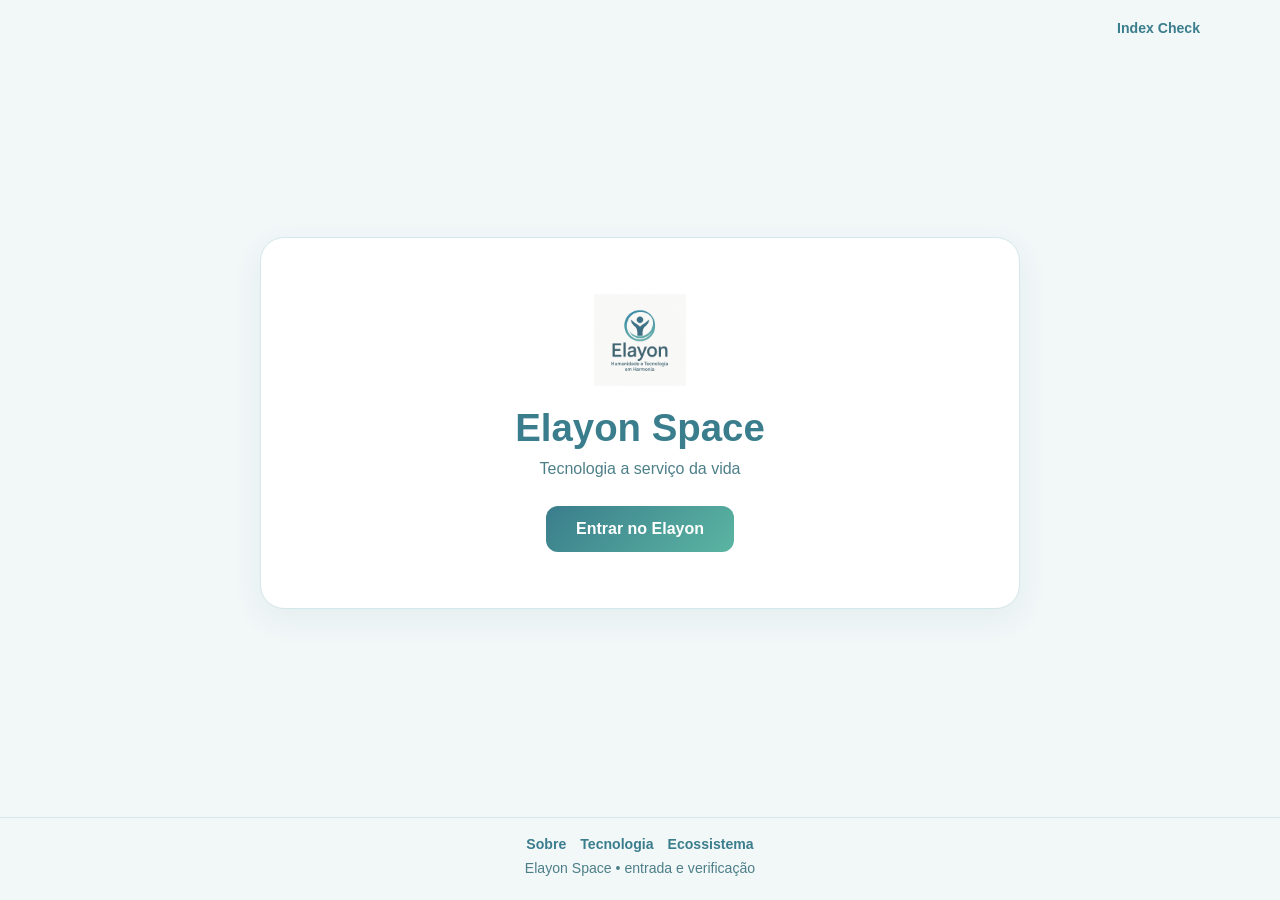
==== commit adbc2006: "Implementar landing limpa e painel index-check com dados simulados Co-authored-by: paulorobertoxavie" ====
--- a/index.html
+++ b/index.html
@@ -9,218 +9,143 @@
 
     body {
       font-family: 'Segoe UI', sans-serif;
-      background: #f0f4f5;
-      color: #2a2a2a;
+      background: #f2f7f8;
+      color: #21444d;
+      min-height: 100vh;
+      display: flex;
+      flex-direction: column;
+    }
+
+    .top-nav {
+      width: min(1120px, calc(100% - 32px));
+      margin: 20px auto 0;
+      display: flex;
+      justify-content: flex-end;
+      gap: 12px;
+      font-size: 0.88rem;
+    }
+
+    .top-nav a {
+      color: #3a7d8c;
+      text-decoration: none;
+      font-weight: 600;
+    }
+
+    .top-nav a:hover { text-decoration: underline; }
+
+    main {
+      flex: 1;
+      display: grid;
+      place-items: center;
+      padding: 24px 16px 32px;
     }
 
     .hero {
+      width: min(760px, 100%);
       background: #ffffff;
+      border: 1px solid #d4e7ea;
+      border-radius: 24px;
+      padding: 56px 28px;
       text-align: center;
-      padding: 56px 24px 48px;
-      border-bottom: 1px solid #d0e4e8;
+      box-shadow: 0 10px 30px rgba(58, 125, 140, 0.08);
     }
 
-    .hero-logo { width: 88px; margin-bottom: 20px; }
+    .hero img {
+      width: 92px;
+      margin-bottom: 16px;
+    }
 
     .hero h1 {
-      font-size: 2rem;
       color: #3a7d8c;
-      margin-bottom: 14px;
+      font-size: clamp(1.8rem, 3vw, 2.4rem);
+      margin-bottom: 10px;
     }
 
-    .hero-text {
-      font-size: 0.95rem;
-      color: #5a8a94;
-      max-width: 460px;
-      margin: 0 auto 32px;
-      line-height: 1.7;
+    .hero p {
+      color: #4d7f88;
+      font-size: 1rem;
+      margin-bottom: 28px;
     }
 
-    .btn-principal {
+    .cta {
       display: inline-block;
-      padding: 16px 40px;
       background: linear-gradient(135deg, #3a7d8c, #5bb5a2);
-      color: #ffffff;
+      color: #fff;
+      text-decoration: none;
+      font-weight: 700;
+      padding: 14px 30px;
       border-radius: 12px;
-      font-size: 1rem;
-      font-weight: bold;
-      text-decoration: none;
       transition: opacity 0.2s;
     }
 
-    .btn-principal:hover { opacity: 0.88; }
+    .cta:hover { opacity: 0.9; }
 
-    .hint { font-size: 0.78rem; color: #aaa; margin-top: 12px; }
-
-    .container {
-      max-width: 600px;
-      margin: 0 auto;
-      padding: 40px 20px;
+    footer {
+      border-top: 1px solid #d4e7ea;
+      padding: 18px 16px 24px;
+      text-align: center;
+      font-size: 0.88rem;
+      color: #4d7f88;
     }
 
-    .destaque {
-      background: #ffffff;
-      border: 2px solid #5bb5a2;
-      border-radius: 20px;
-      padding: 32px 24px;
-      text-align: center;
-      margin-bottom: 20px;
+    .footer-links {
+      margin-bottom: 8px;
+      display: flex;
+      justify-content: center;
+      gap: 14px;
+      flex-wrap: wrap;
     }
 
-    .destaque .icone { font-size: 2.8rem; margin-bottom: 14px; }
-
-    .destaque h2 {
-      font-size: 1.3rem;
+    .footer-links a {
       color: #3a7d8c;
-      margin-bottom: 10px;
+      text-decoration: none;
+      font-weight: 600;
     }
 
-    .destaque p {
-      font-size: 0.9rem;
-      color: #5a8a94;
-      line-height: 1.6;
-      margin-bottom: 20px;
+    .footer-links a:hover { text-decoration: underline; }
+
+    @media (max-width: 980px) {
+      .hero { padding: 48px 24px; }
     }
 
-    .btn-secundario {
-      display: inline-block;
-      padding: 12px 28px;
-      background: linear-gradient(135deg, #3a7d8c, #5bb5a2);
-      color: #ffffff;
-      border-radius: 10px;
-      font-size: 0.92rem;
-      font-weight: bold;
-      text-decoration: none;
-      transition: opacity 0.2s;
-    }
+    @media (max-width: 640px) {
+      .top-nav {
+        justify-content: center;
+        margin-top: 14px;
+      }
 
-    .btn-secundario:hover { opacity: 0.88; }
+      .hero {
+        border-radius: 18px;
+        padding: 36px 20px;
+      }
 
-    .grid {
-      display: grid;
-      grid-template-columns: 1fr 1fr;
-      gap: 14px;
-      margin-bottom: 20px;
-    }
-
-    .card-em-breve {
-      background: #ffffff;
-      border: 1px solid #d0e4e8;
-      border-radius: 14px;
-      padding: 20px 16px;
-      text-align: center;
-      opacity: 0.6;
-    }
-
-    .card-em-breve .icone { font-size: 1.6rem; margin-bottom: 8px; }
-
-    .card-em-breve h3 {
-      font-size: 0.88rem;
-      color: #3a7d8c;
-      margin-bottom: 4px;
-    }
-
-    .tag-breve {
-      display: inline-block;
-      font-size: 0.68rem;
-      background: #fff3e0;
-      color: #e67e22;
-      border-radius: 4px;
-      padding: 2px 7px;
-      margin-top: 6px;
-    }
-
-    .bloco {
-      background: #ffffff;
-      border: 1px solid #d0e4e8;
-      border-radius: 16px;
-      padding: 24px;
-      margin-bottom: 20px;
-    }
-
-    .bloco h2 { font-size: 0.95rem; color: #3a7d8c; margin-bottom: 10px; }
-
-    .bloco p { font-size: 0.86rem; color: #5a8a94; line-height: 1.6; }
-
-    .mini-links { display: flex; flex-wrap: wrap; gap: 10px; margin-top: 12px; }
-
-    .mini-links a { font-size: 0.82rem; color: #5bb5a2; text-decoration: none; }
-    .mini-links a:hover { text-decoration: underline; }
-
-    footer {
-      text-align: center;
-      padding: 24px;
-      font-size: 0.78rem;
-      color: #aaa;
-      border-top: 1px solid #d0e4e8;
+      .hero img { width: 78px; }
+      .hero p { font-size: 0.95rem; }
+      .cta { width: 100%; max-width: 260px; }
     }
   </style>
 </head>
 <body>
+  <nav class="top-nav" aria-label="Navegação principal">
+    <a href="index-check.html">Index Check</a>
+  </nav>
 
-  <header class="hero">
-    <img src="IMG-20260218-WA0015.jpg" alt="Logo Elayon" class="hero-logo">
-    <h1>Elayon Space</h1>
-    <p class="hero-text">
-      Tecnologia a serviço da vida. Comece se conhecendo melhor.
-    </p>
-    <a class="btn-principal" href="acesso.html">Entrar no Elayon</a>
-    <p class="hint">Cadastre-se ou faça login</p>
-  </header>
-
-  <main class="container">
-
-    <div class="destaque">
-      <div class="icone">🎙️</div>
-      <h2>Elayon Vibes</h2>
-      <p>
-        Fale. Encerre. Receba um espelho real da sua comunicação —
-        ritmo, clareza, constância e pontos de melhoria.
-        Sem julgamento. Só presença.
-      </p>
-      <a class="btn-secundario" href="acesso.html">Começar agora</a>
-    </div>
-
-    <div class="grid">
-      <div class="card-em-breve">
-        <div class="icone">🧠</div>
-        <h3>PsyQ</h3>
-        <span class="tag-breve">Em breve</span>
-      </div>
-      <div class="card-em-breve">
-        <div class="icone">🔬</div>
-        <h3>Health</h3>
-        <span class="tag-breve">Em breve</span>
-      </div>
-      <div class="card-em-breve">
-        <div class="icone">🦁</div>
-        <h3>Vibrações</h3>
-        <span class="tag-breve">Em breve</span>
-      </div>
-      <div class="card-em-breve">
-        <div class="icone">💻</div>
-        <h3>Elayon PC</h3>
-        <span class="tag-breve">Em breve</span>
-      </div>
-    </div>
-
-    <div class="bloco">
-      <h2>Navegação</h2>
-      <div class="mini-links">
-        <a href="sobre.html">Sobre</a>
-        <a href="tecnologia.html">Tecnologia CRS</a>
-        <a href="pesquisa.html">Pesquisa</a>
-        <a href="ecossistema.html">Ecossistema</a>
-        <a href="carrinho.html">Planos</a>
-         <a href="cockpit.html">Cockpit</a>
-       </div>
-    </div>
-
+  <main>
+    <section class="hero">
+      <img src="IMG-20260218-WA0015.jpg" alt="Logo Elayon">
+      <h1>Elayon Space</h1>
+      <p>Tecnologia a serviço da vida</p>
+      <a class="cta" href="acesso.html">Entrar no Elayon</a>
+    </section>
   </main>
 
   <footer>
-    Elayon Space • presença, escuta, automação e inteligência a serviço da vida
+    <div class="footer-links">
+      <a href="sobre.html">Sobre</a>
+      <a href="tecnologia.html">Tecnologia</a>
+      <a href="ecossistema.html">Ecossistema</a>
+    </div>
+    <div>Elayon Space • entrada e verificação</div>
   </footer>
-
 </body>
-</html>+</html>
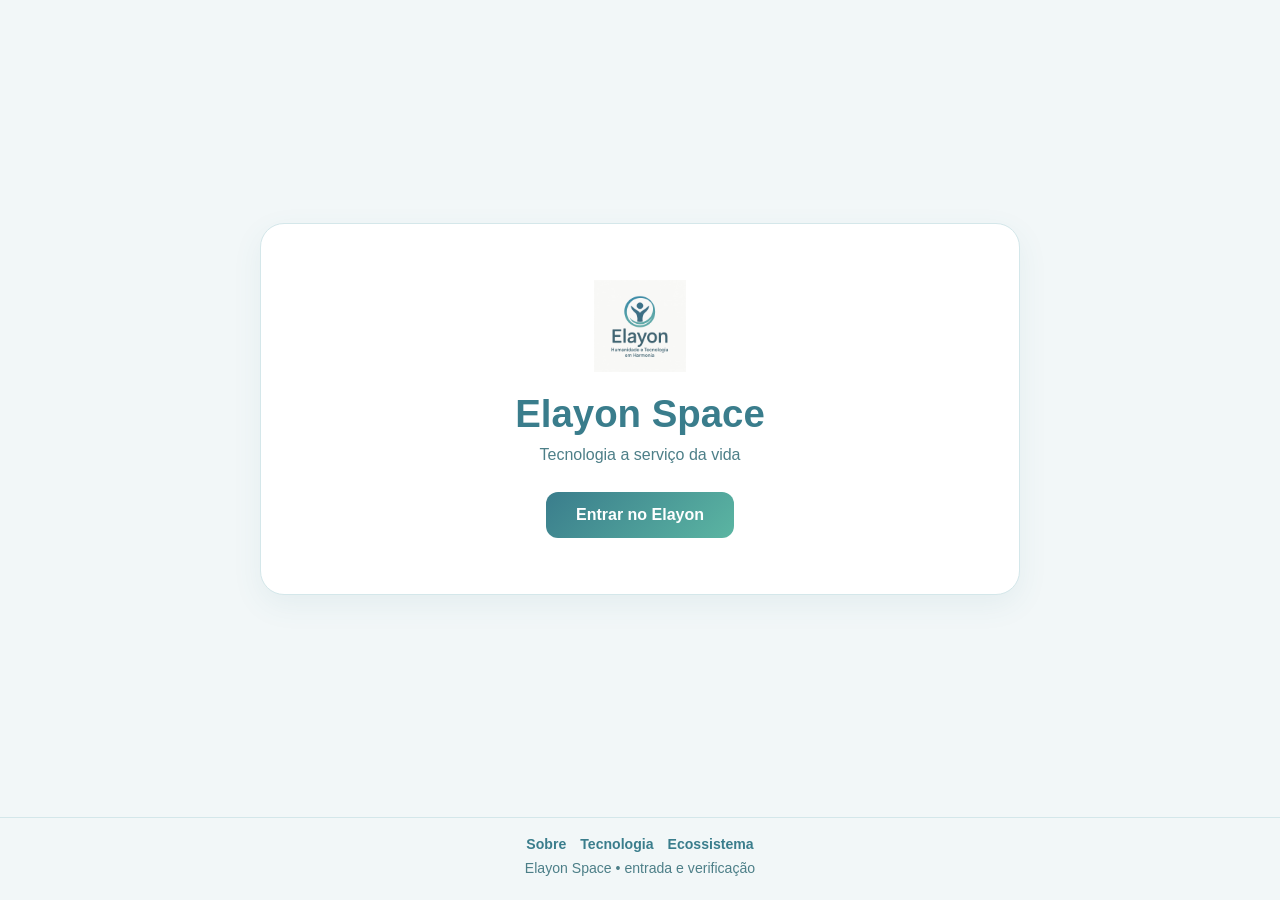
==== commit 06dcf85b: "Remover link público direto no index e ajustar acessibilidade Co-authored-by: paulorobertoxavierjuni" ====
--- a/index.html
+++ b/index.html
@@ -16,28 +16,11 @@
       flex-direction: column;
     }
 
-    .top-nav {
-      width: min(1120px, calc(100% - 32px));
-      margin: 20px auto 0;
-      display: flex;
-      justify-content: flex-end;
-      gap: 12px;
-      font-size: 0.88rem;
-    }
-
-    .top-nav a {
-      color: #3a7d8c;
-      text-decoration: none;
-      font-weight: 600;
-    }
-
-    .top-nav a:hover { text-decoration: underline; }
-
     main {
       flex: 1;
       display: grid;
       place-items: center;
-      padding: 24px 16px 32px;
+      padding: 32px 16px 32px;
     }
 
     .hero {
@@ -109,11 +92,6 @@
     }
 
     @media (max-width: 640px) {
-      .top-nav {
-        justify-content: center;
-        margin-top: 14px;
-      }
-
       .hero {
         border-radius: 18px;
         padding: 36px 20px;
@@ -126,10 +104,6 @@
   </style>
 </head>
 <body>
-  <nav class="top-nav" aria-label="Navegação principal">
-    <a href="index-check.html">Index Check</a>
-  </nav>
-
   <main>
     <section class="hero">
       <img src="IMG-20260218-WA0015.jpg" alt="Logo Elayon">
